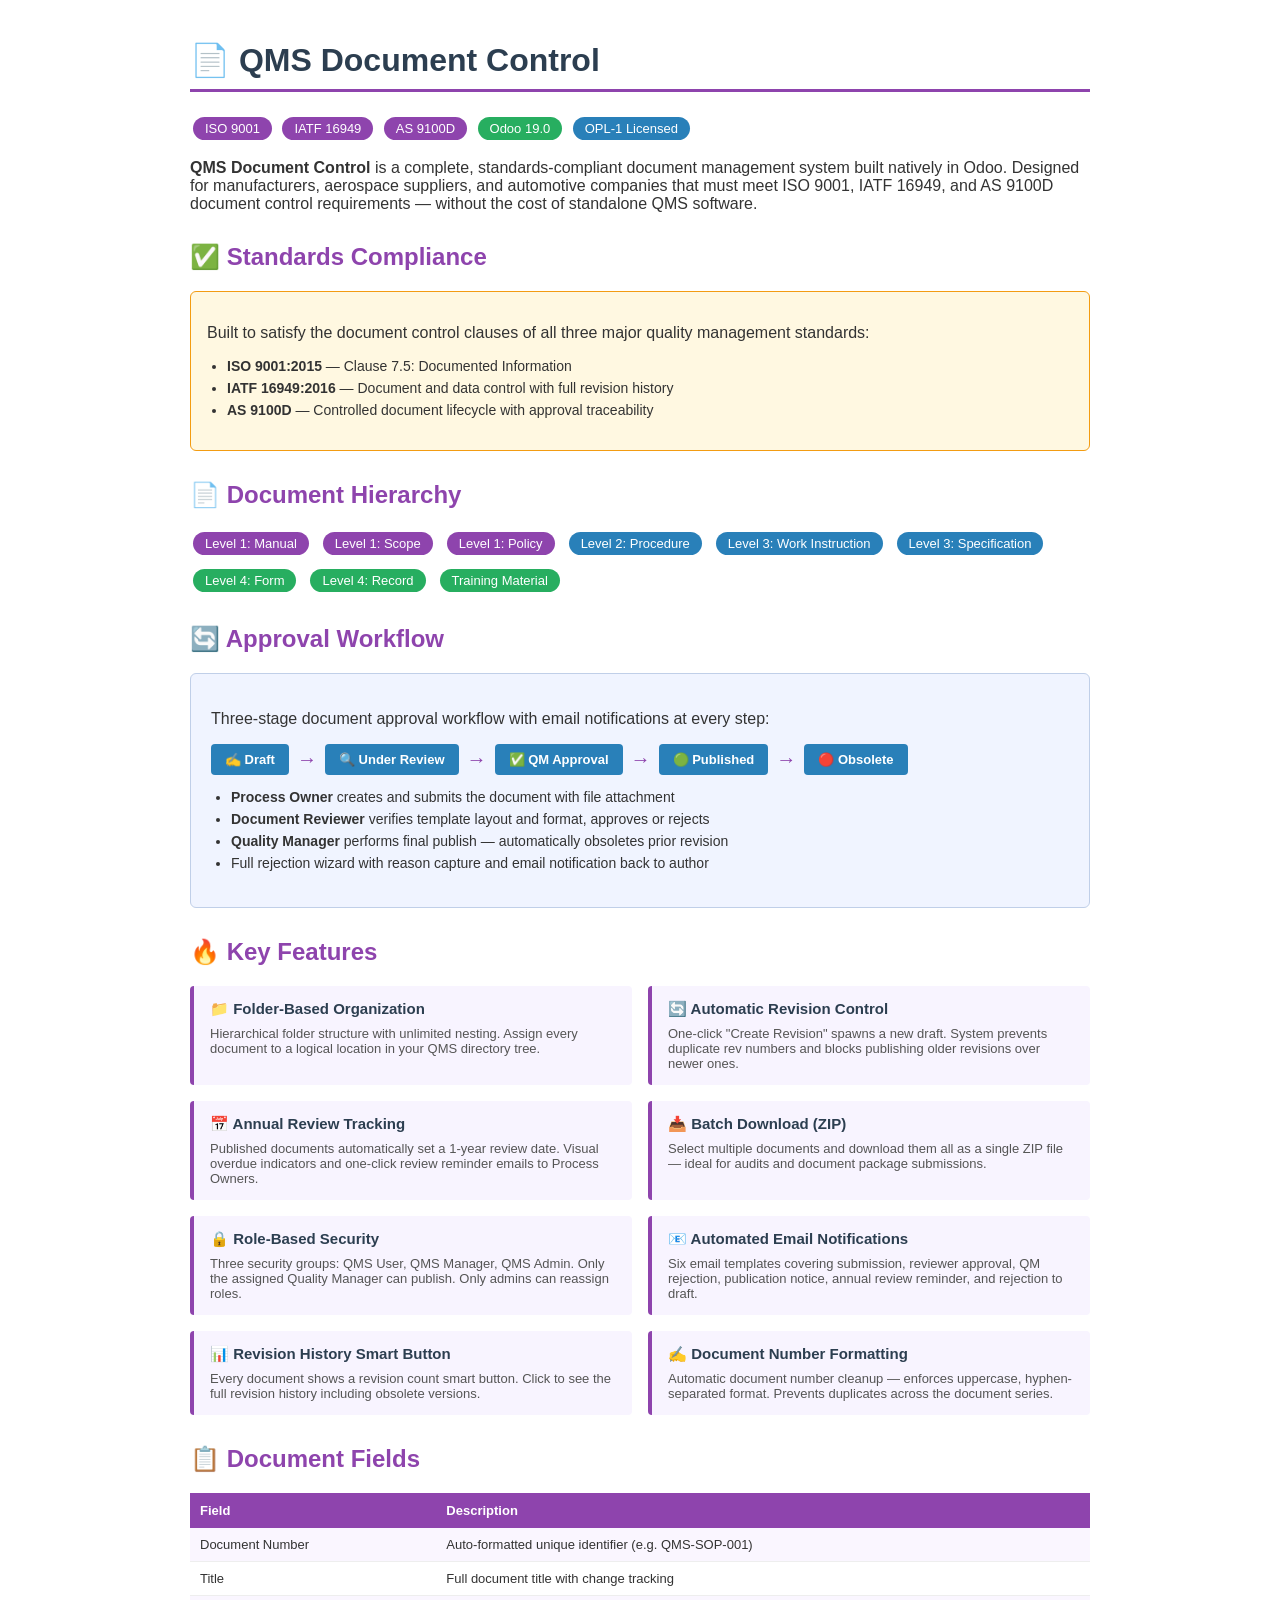
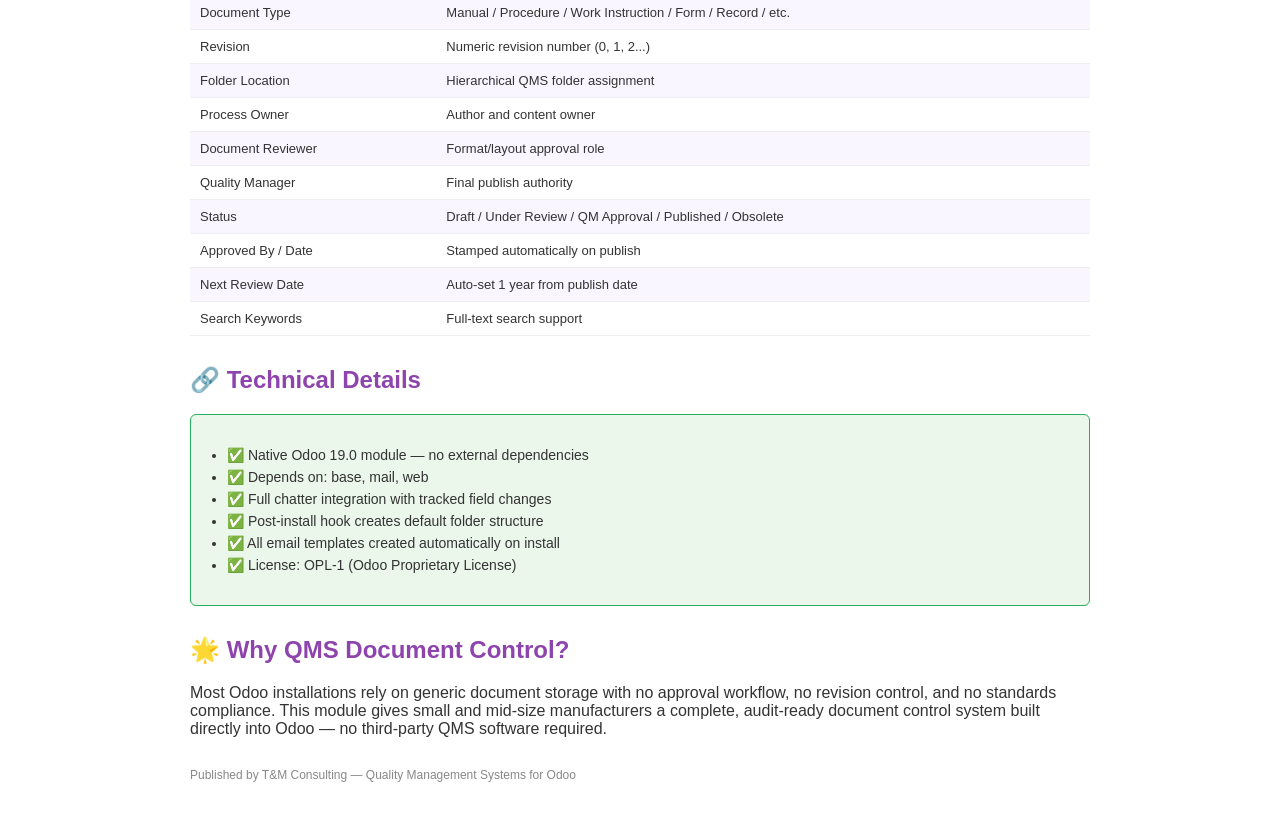
==== qms_document_control/static/description/index.html @ 5d83638a "Create index.html" ====
<!DOCTYPE html>
<html>
<head>
  <meta charset="utf-8"/>
  <style>
    body { font-family: Arial, sans-serif; color: #333; max-width: 900px; margin: 0 auto; padding: 20px; }
    h1 { color: #2c3e50; border-bottom: 3px solid #8e44ad; padding-bottom: 10px; }
    h2 { color: #8e44ad; margin-top: 30px; }
    .badge { display: inline-block; background: #8e44ad; color: white; padding: 4px 12px; border-radius: 20px; font-size: 13px; margin: 3px; }
    .badge.green { background: #27ae60; }
    .badge.blue { background: #2980b9; }
    .feature-grid { display: grid; grid-template-columns: 1fr 1fr; gap: 16px; margin: 20px 0; }
    .feature-box { background: #f8f4ff; border-left: 4px solid #8e44ad; padding: 14px 16px; border-radius: 4px; }
    .feature-box h3 { margin: 0 0 8px 0; color: #2c3e50; font-size: 15px; }
    .feature-box p { margin: 0; font-size: 13px; color: #555; }
    .workflow { background: #f0f4ff; border: 1px solid #c0cfe8; border-radius: 6px; padding: 20px; margin: 20px 0; }
    .workflow-steps { display: flex; align-items: center; flex-wrap: wrap; gap: 8px; margin-top: 12px; }
    .step { background: #2980b9; color: white; padding: 8px 14px; border-radius: 4px; font-size: 13px; font-weight: bold; }
    .arrow { color: #8e44ad; font-size: 20px; font-weight: bold; }
    .standards { background: #fff8e1; border: 1px solid #f39c12; border-radius: 6px; padding: 16px; margin: 20px 0; }
    .doc-types { display: flex; flex-wrap: wrap; gap: 8px; margin: 10px 0; }
    table { width: 100%; border-collapse: collapse; margin: 16px 0; }
    th { background: #8e44ad; color: white; padding: 10px; text-align: left; font-size: 13px; }
    td { padding: 9px 10px; border-bottom: 1px solid #eee; font-size: 13px; }
    tr:nth-child(even) td { background: #faf6ff; }
    .highlight { background: #eaf7ea; border: 1px solid #27ae60; border-radius: 6px; padding: 16px; margin: 20px 0; }
    ul { padding-left: 20px; }
    ul li { margin: 6px 0; font-size: 14px; }
  </style>
</head>
<body>

<h1>&#128196; QMS Document Control</h1>

<p>
  <span class="badge">ISO 9001</span>
  <span class="badge">IATF 16949</span>
  <span class="badge">AS 9100D</span>
  <span class="badge green">Odoo 19.0</span>
  <span class="badge blue">OPL-1 Licensed</span>
</p>

<p><strong>QMS Document Control</strong> is a complete, standards-compliant document management system built natively in Odoo. Designed for manufacturers, aerospace suppliers, and automotive companies that must meet ISO 9001, IATF 16949, and AS 9100D document control requirements — without the cost of standalone QMS software.</p>

<h2>&#9989; Standards Compliance</h2>
<div class="standards">
  <p>Built to satisfy the document control clauses of all three major quality management standards:</p>
  <ul>
    <li><strong>ISO 9001:2015</strong> — Clause 7.5: Documented Information</li>
    <li><strong>IATF 16949:2016</strong> — Document and data control with full revision history</li>
    <li><strong>AS 9100D</strong> — Controlled document lifecycle with approval traceability</li>
  </ul>
</div>

<h2>&#128196; Document Hierarchy</h2>
<div class="doc-types">
  <span class="badge">Level 1: Manual</span>
  <span class="badge">Level 1: Scope</span>
  <span class="badge">Level 1: Policy</span>
  <span class="badge blue">Level 2: Procedure</span>
  <span class="badge blue">Level 3: Work Instruction</span>
  <span class="badge blue">Level 3: Specification</span>
  <span class="badge green">Level 4: Form</span>
  <span class="badge green">Level 4: Record</span>
  <span class="badge green">Training Material</span>
</div>

<h2>&#128260; Approval Workflow</h2>
<div class="workflow">
  <p>Three-stage document approval workflow with email notifications at every step:</p>
  <div class="workflow-steps">
    <div class="step">&#9997; Draft</div>
    <div class="arrow">&#8594;</div>
    <div class="step">&#128269; Under Review</div>
    <div class="arrow">&#8594;</div>
    <div class="step">&#9989; QM Approval</div>
    <div class="arrow">&#8594;</div>
    <div class="step">&#128994; Published</div>
    <div class="arrow">&#8594;</div>
    <div class="step">&#128308; Obsolete</div>
  </div>
  <ul style="margin-top:14px;">
    <li><strong>Process Owner</strong> creates and submits the document with file attachment</li>
    <li><strong>Document Reviewer</strong> verifies template layout and format, approves or rejects</li>
    <li><strong>Quality Manager</strong> performs final publish — automatically obsoletes prior revision</li>
    <li>Full rejection wizard with reason capture and email notification back to author</li>
  </ul>
</div>

<h2>&#128293; Key Features</h2>
<div class="feature-grid">
  <div class="feature-box">
    <h3>&#128193; Folder-Based Organization</h3>
    <p>Hierarchical folder structure with unlimited nesting. Assign every document to a logical location in your QMS directory tree.</p>
  </div>
  <div class="feature-box">
    <h3>&#128260; Automatic Revision Control</h3>
    <p>One-click "Create Revision" spawns a new draft. System prevents duplicate rev numbers and blocks publishing older revisions over newer ones.</p>
  </div>
  <div class="feature-box">
    <h3>&#128197; Annual Review Tracking</h3>
    <p>Published documents automatically set a 1-year review date. Visual overdue indicators and one-click review reminder emails to Process Owners.</p>
  </div>
  <div class="feature-box">
    <h3>&#128229; Batch Download (ZIP)</h3>
    <p>Select multiple documents and download them all as a single ZIP file — ideal for audits and document package submissions.</p>
  </div>
  <div class="feature-box">
    <h3>&#128274; Role-Based Security</h3>
    <p>Three security groups: QMS User, QMS Manager, QMS Admin. Only the assigned Quality Manager can publish. Only admins can reassign roles.</p>
  </div>
  <div class="feature-box">
    <h3>&#128231; Automated Email Notifications</h3>
    <p>Six email templates covering submission, reviewer approval, QM rejection, publication notice, annual review reminder, and rejection to draft.</p>
  </div>
  <div class="feature-box">
    <h3>&#128202; Revision History Smart Button</h3>
    <p>Every document shows a revision count smart button. Click to see the full revision history including obsolete versions.</p>
  </div>
  <div class="feature-box">
    <h3>&#9997; Document Number Formatting</h3>
    <p>Automatic document number cleanup — enforces uppercase, hyphen-separated format. Prevents duplicates across the document series.</p>
  </div>
</div>

<h2>&#128203; Document Fields</h2>
<table>
  <tr><th>Field</th><th>Description</th></tr>
  <tr><td>Document Number</td><td>Auto-formatted unique identifier (e.g. QMS-SOP-001)</td></tr>
  <tr><td>Title</td><td>Full document title with change tracking</td></tr>
  <tr><td>Document Type</td><td>Manual / Procedure / Work Instruction / Form / Record / etc.</td></tr>
  <tr><td>Revision</td><td>Numeric revision number (0, 1, 2...)</td></tr>
  <tr><td>Folder Location</td><td>Hierarchical QMS folder assignment</td></tr>
  <tr><td>Process Owner</td><td>Author and content owner</td></tr>
  <tr><td>Document Reviewer</td><td>Format/layout approval role</td></tr>
  <tr><td>Quality Manager</td><td>Final publish authority</td></tr>
  <tr><td>Status</td><td>Draft / Under Review / QM Approval / Published / Obsolete</td></tr>
  <tr><td>Approved By / Date</td><td>Stamped automatically on publish</td></tr>
  <tr><td>Next Review Date</td><td>Auto-set 1 year from publish date</td></tr>
  <tr><td>Search Keywords</td><td>Full-text search support</td></tr>
</table>

<h2>&#128279; Technical Details</h2>
<div class="highlight">
  <ul>
    <li>&#9989; Native Odoo 19.0 module — no external dependencies</li>
    <li>&#9989; Depends on: base, mail, web</li>
    <li>&#9989; Full chatter integration with tracked field changes</li>
    <li>&#9989; Post-install hook creates default folder structure</li>
    <li>&#9989; All email templates created automatically on install</li>
    <li>&#9989; License: OPL-1 (Odoo Proprietary License)</li>
  </ul>
</div>

<h2>&#127775; Why QMS Document Control?</h2>
<p>Most Odoo installations rely on generic document storage with no approval workflow, no revision control, and no standards compliance. This module gives small and mid-size manufacturers a complete, audit-ready document control system built directly into Odoo — no third-party QMS software required.</p>

<p style="margin-top:30px; color:#888; font-size:12px;">Published by T&amp;M Consulting &mdash; Quality Management Systems for Odoo</p>

</body>
</html>
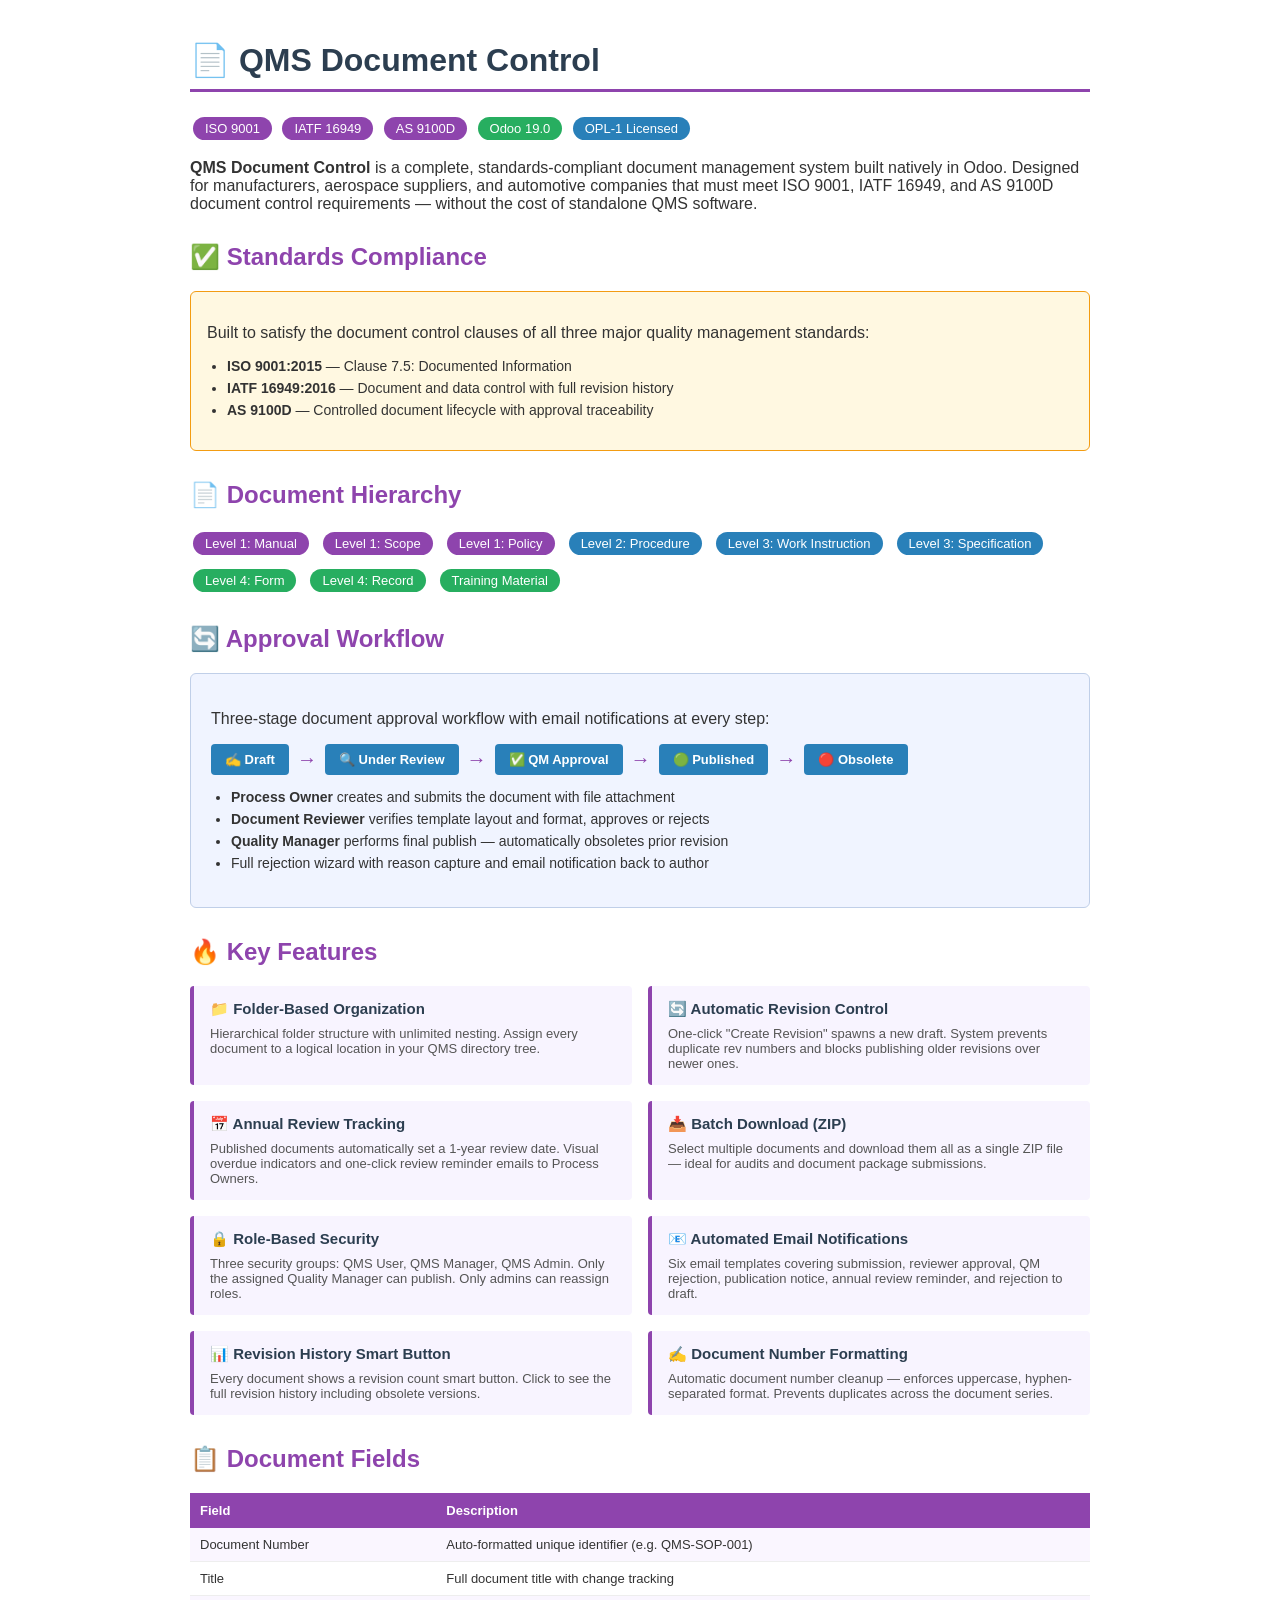
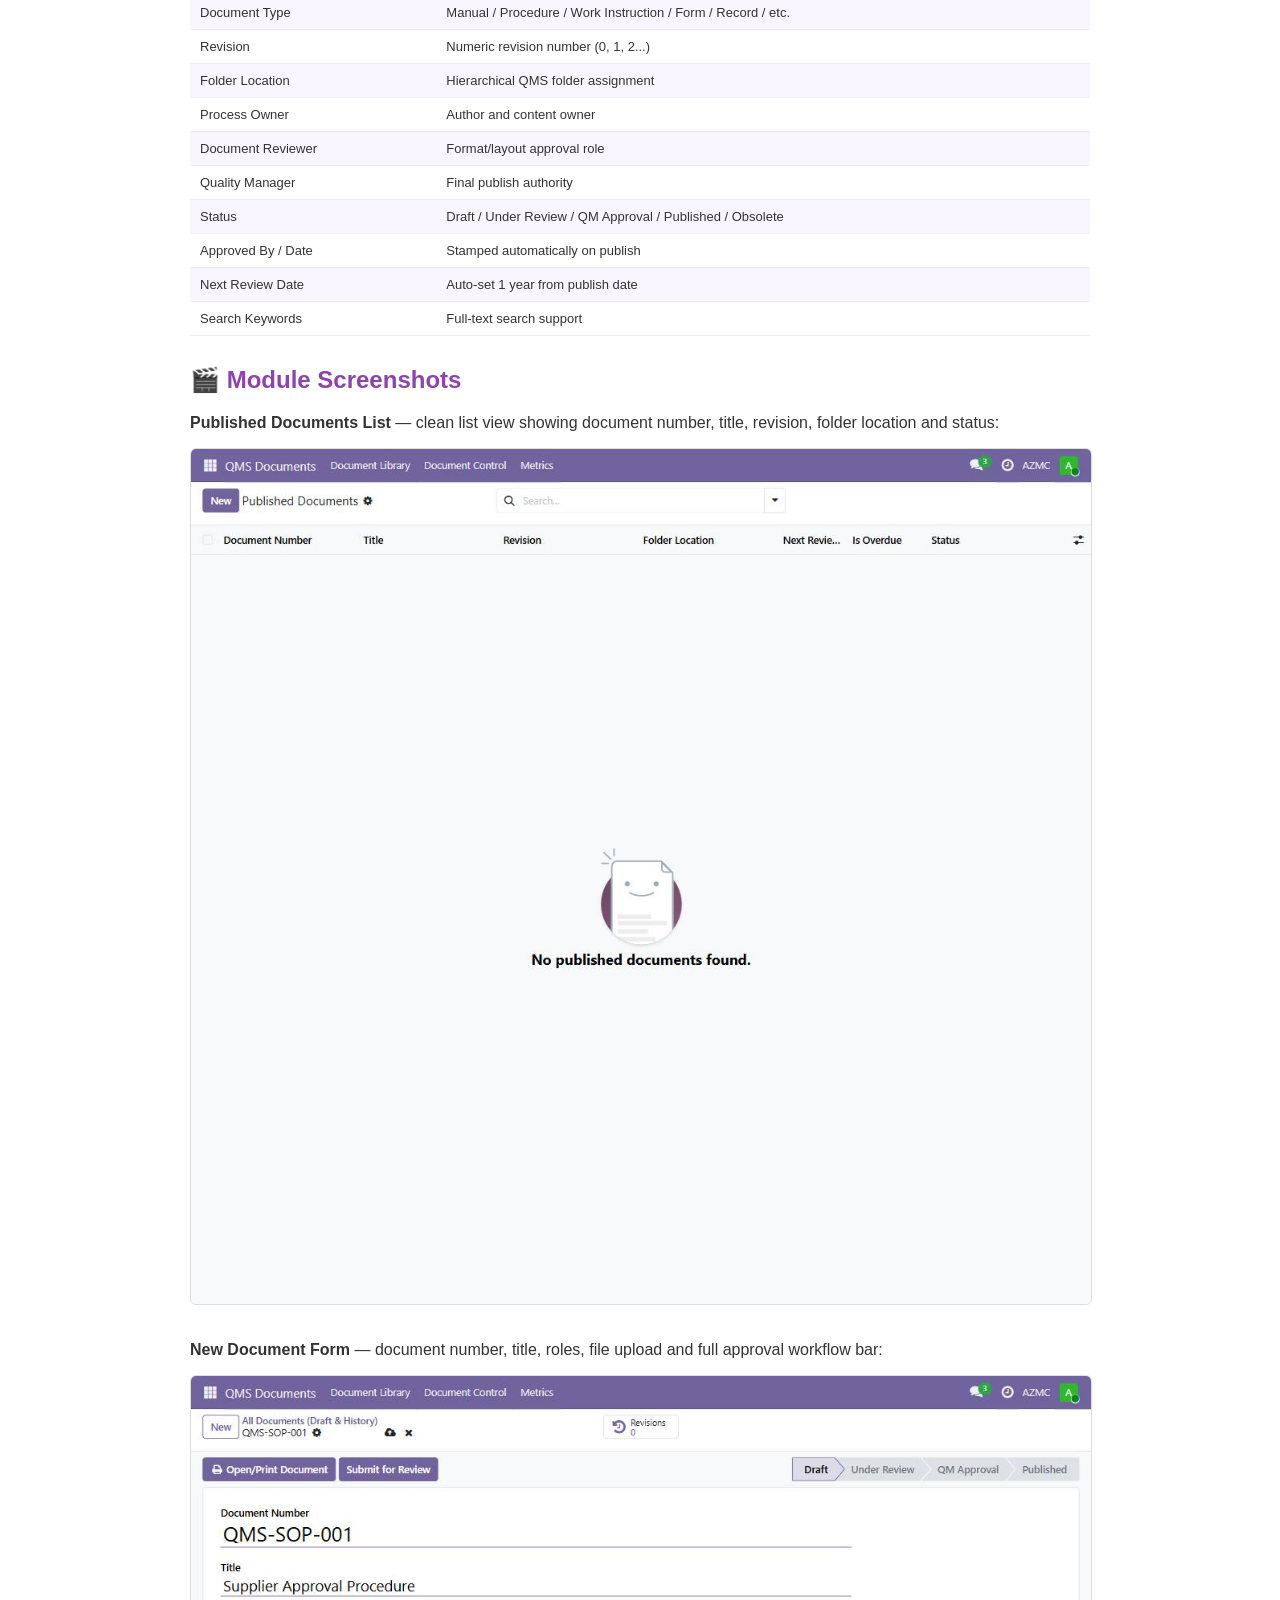
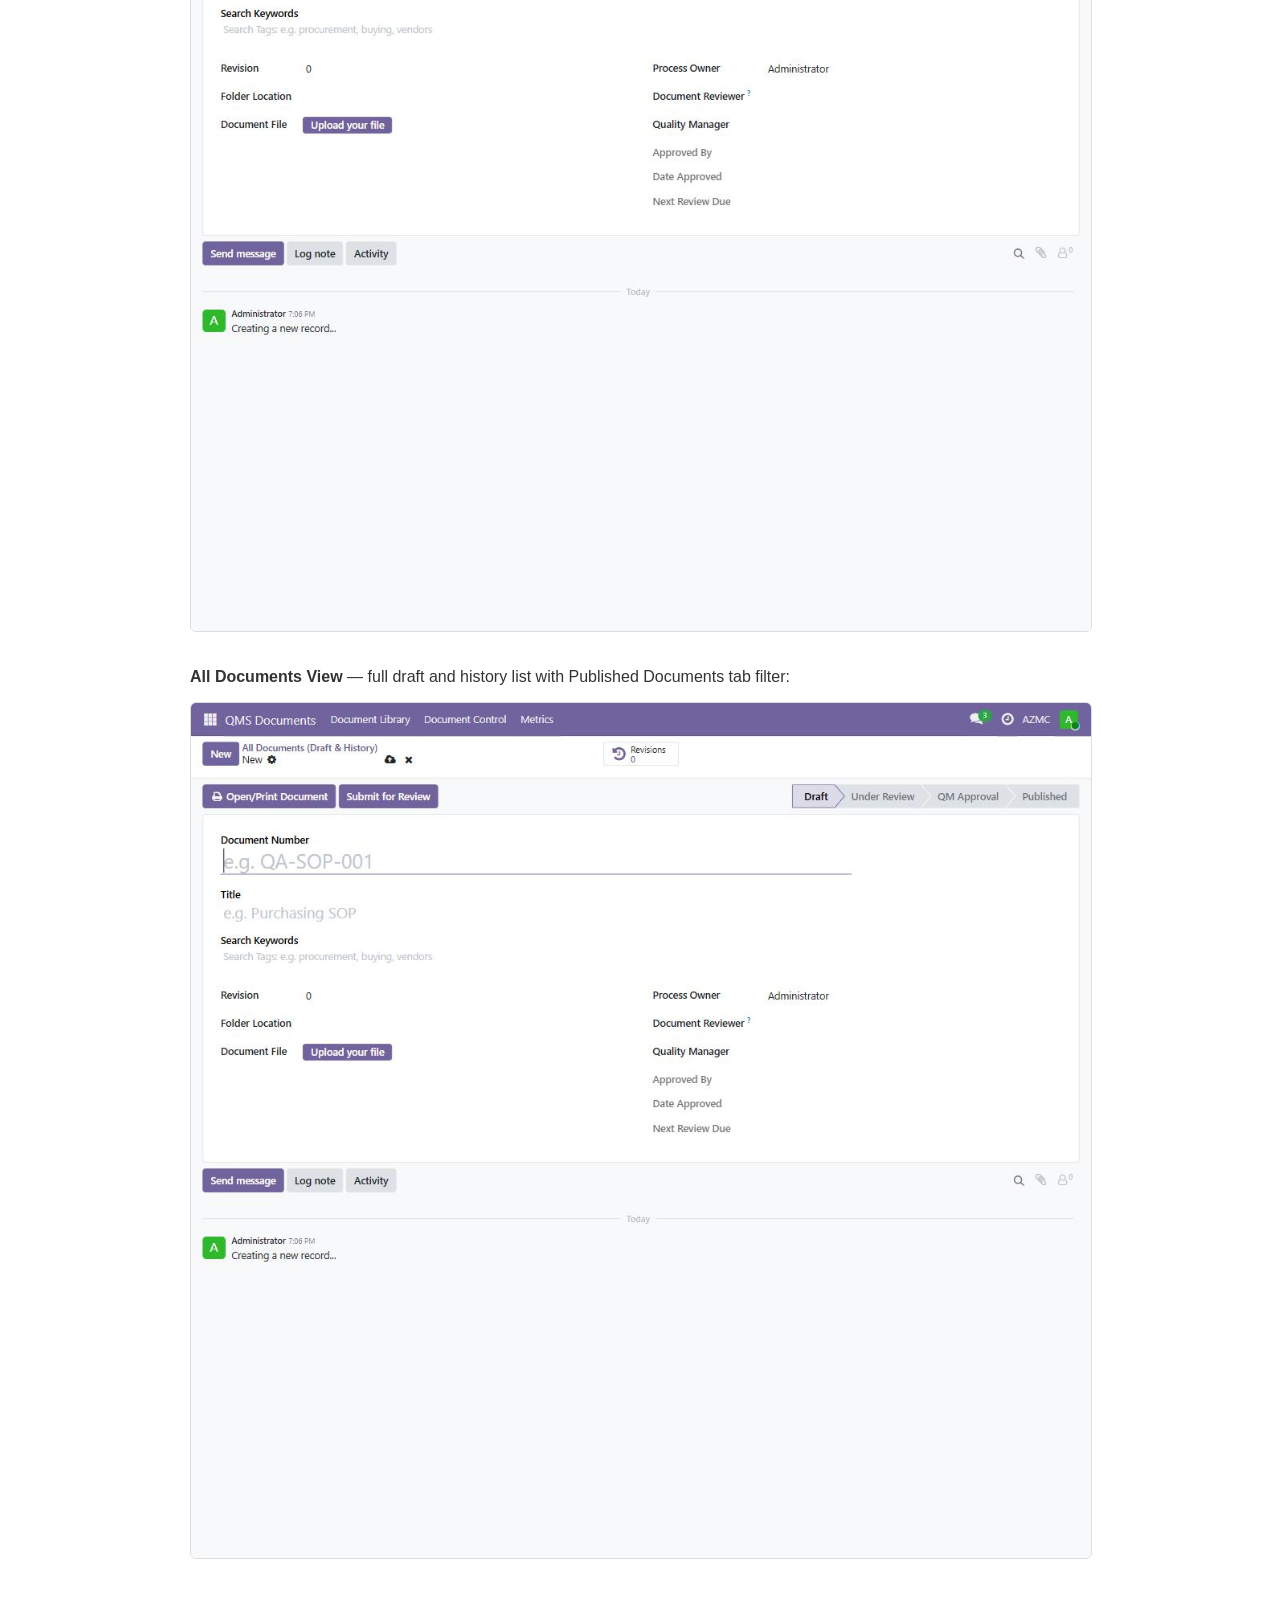
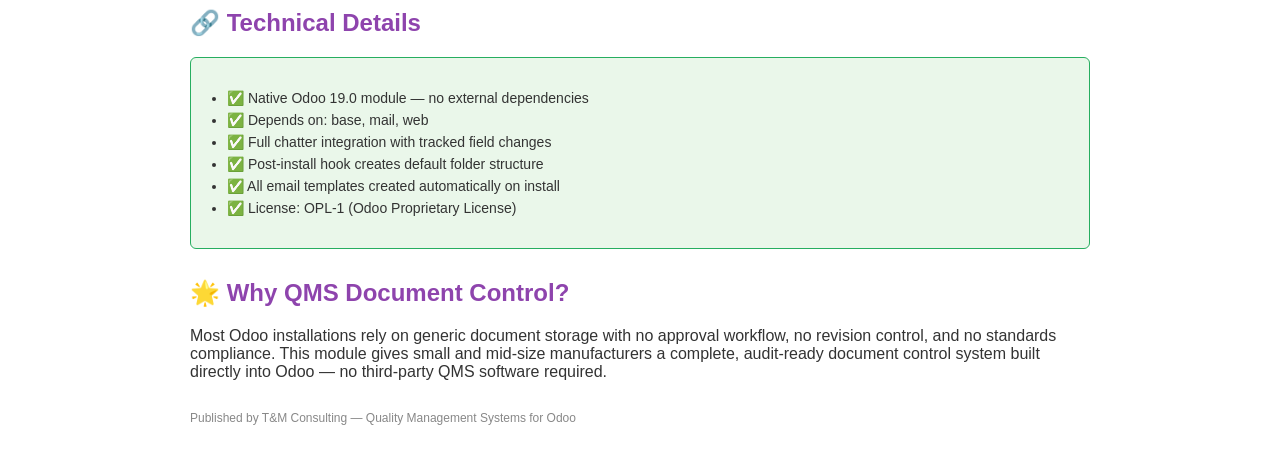
==== commit a23b76bc: "Update index.html" ====
--- a/qms_document_control/static/description/index.html
+++ b/qms_document_control/static/description/index.html
@@ -140,6 +140,17 @@
   <tr><td>Search Keywords</td><td>Full-text search support</td></tr>
 </table>
 
+
+<h2>&#127916; Module Screenshots</h2>
+<p><strong>Published Documents List</strong> — clean list view showing document number, title, revision, folder location and status:</p>
+<img src="screenshot3.png" style="width:100%; border:1px solid #ddd; border-radius:6px; margin-bottom:16px;"/>
+
+<p><strong>New Document Form</strong> — document number, title, roles, file upload and full approval workflow bar:</p>
+<img src="screenshot1.png" style="width:100%; border:1px solid #ddd; border-radius:6px; margin-bottom:16px;"/>
+
+<p><strong>All Documents View</strong> — full draft and history list with Published Documents tab filter:</p>
+<img src="screenshot2.png" style="width:100%; border:1px solid #ddd; border-radius:6px; margin-bottom:16px;"/>
+
 <h2>&#128279; Technical Details</h2>
 <div class="highlight">
   <ul>
